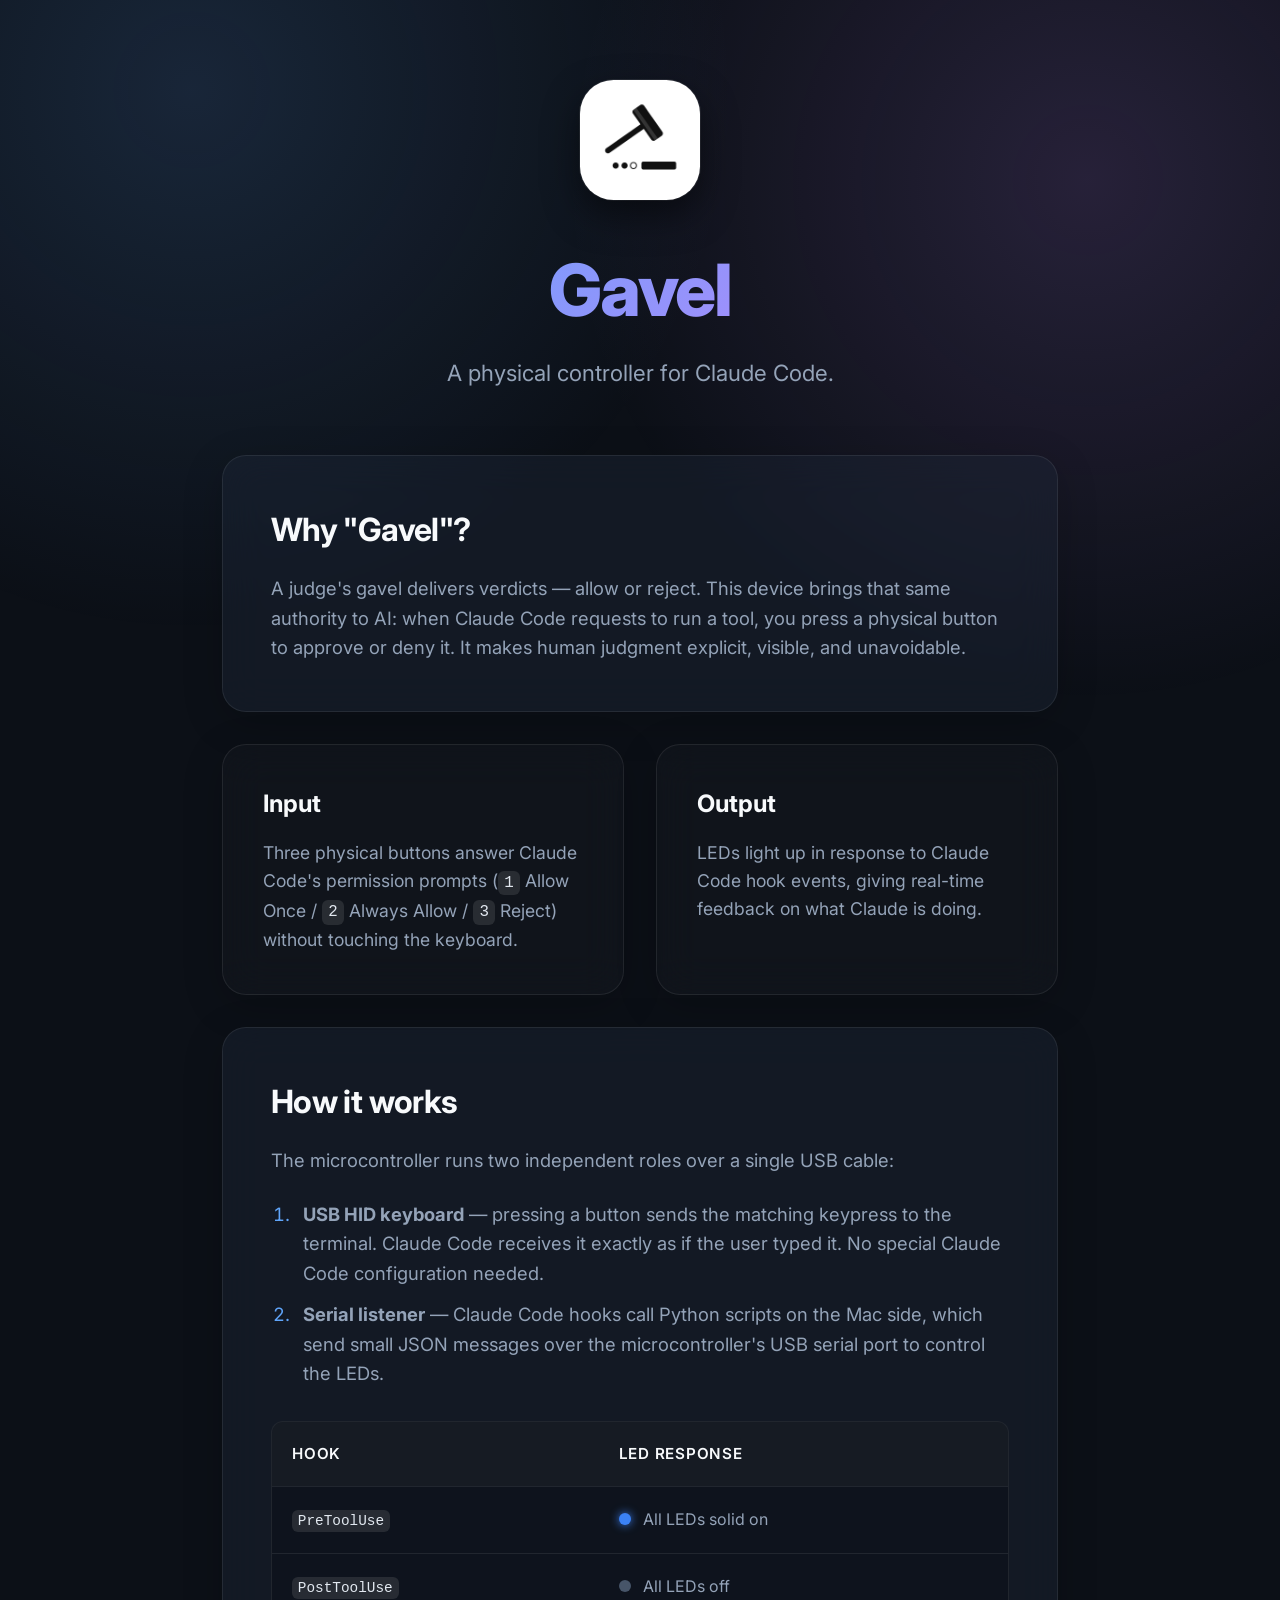
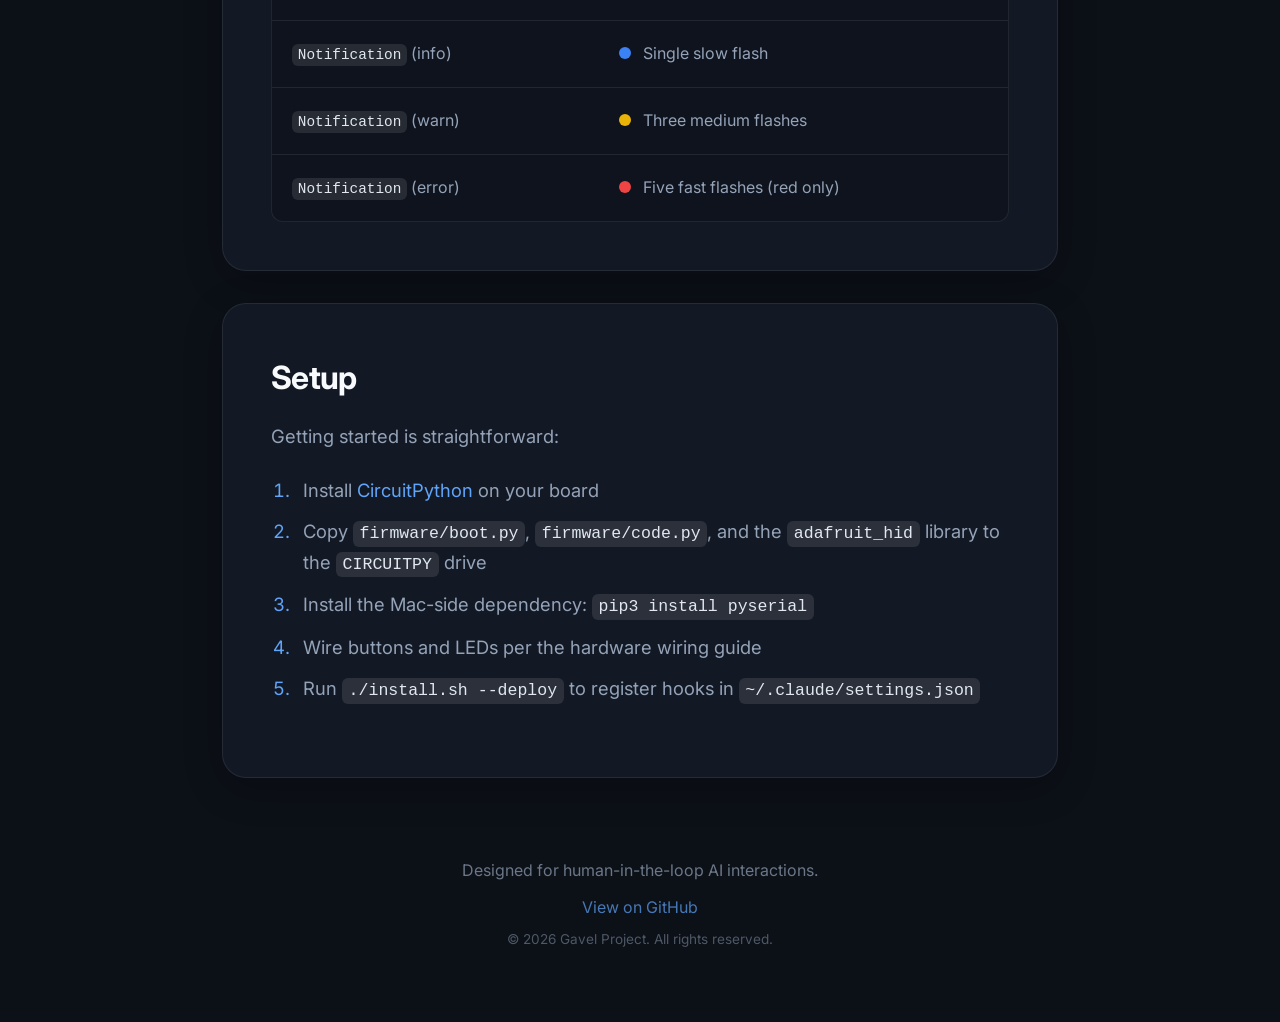
==== docs/index.html @ 5b549ade "Update Why Gavel description on landing page" ====
<!DOCTYPE html>
<html lang="en">

<head>
  <meta charset="UTF-8">
  <meta name="viewport" content="width=device-width, initial-scale=1.0">
  <meta name="description"
    content="Gavel - A physical controller for Claude Code. Rule on tool permissions with simple hardware buttons.">
  <title>Gavel | Physical Controller for Claude Code</title>
  <link rel="preconnect" href="https://fonts.googleapis.com">
  <link rel="preconnect" href="https://fonts.gstatic.com" crossorigin>
  <link href="https://fonts.googleapis.com/css2?family=Inter:wght@400;600;800&display=swap" rel="stylesheet">
  <link rel="stylesheet" href="styles.css">
</head>

<body>
  <div class="container">
    <header>
      <img src="icon-512.png" alt="Gavel Icon" class="logo">
    </header>

    <main>
      <section class="hero">
        <h1 class="title">Gavel</h1>
        <p class="subtitle">A physical controller for Claude Code.</p>
      </section>

      <section class="content-section">
        <h2>Why "Gavel"?</h2>
        <p>A judge's gavel delivers verdicts — allow or reject.
          This device brings that same authority to AI: when Claude Code requests to run a tool, you press a physical
          button to approve or deny it.
          It makes human judgment explicit, visible, and unavoidable.</p>
      </section>

      <div class="grid">
        <div class="card content-section">
          <h3>Input</h3>
          <p>Three physical buttons answer Claude Code's permission prompts (<code>1</code> Allow Once / <code>2</code>
            Always Allow / <code>3</code> Reject) without touching the keyboard.</p>
        </div>
        <div class="card content-section">
          <h3>Output</h3>
          <p>LEDs light up in response to Claude Code hook events, giving real-time feedback on what Claude is doing.
          </p>
        </div>
      </div>

      <section class="content-section">
        <h2>How it works</h2>
        <p>The microcontroller runs two independent roles over a single USB cable:</p>
        <ol>
          <li><strong>USB HID keyboard</strong> — pressing a button sends the matching keypress to the terminal. Claude
            Code receives it exactly as if the user typed it. No special Claude Code configuration needed.</li>
          <li><strong>Serial listener</strong> — Claude Code hooks call Python scripts on the Mac side, which send small
            JSON messages over the microcontroller's USB serial port to control the LEDs.</li>
        </ol>

        <div class="table-wrapper">
          <table>
            <thead>
              <tr>
                <th>Hook</th>
                <th>LED response</th>
              </tr>
            </thead>
            <tbody>
              <tr>
                <td><code>PreToolUse</code></td>
                <td><span class="indicator indicator-on"></span>All LEDs solid on</td>
              </tr>
              <tr>
                <td><code>PostToolUse</code></td>
                <td><span class="indicator indicator-off"></span>All LEDs off</td>
              </tr>
              <tr>
                <td><code>Notification</code> (info)</td>
                <td><span class="indicator indicator-flash-slow"></span>Single slow flash</td>
              </tr>
              <tr>
                <td><code>Notification</code> (warn)</td>
                <td><span class="indicator indicator-flash-med"></span>Three medium flashes</td>
              </tr>
              <tr>
                <td><code>Notification</code> (error)</td>
                <td><span class="indicator indicator-flash-fast"></span>Five fast flashes (red only)</td>
              </tr>
            </tbody>
          </table>
        </div>
      </section>

      <section class="content-section">
        <h2>Setup</h2>
        <p>Getting started is straightforward:</p>
        <ol>
          <li>Install <a href="https://circuitpython.org" target="_blank" rel="noopener noreferrer">CircuitPython</a> on
            your board</li>
          <li>Copy <code>firmware/boot.py</code>, <code>firmware/code.py</code>, and the <code>adafruit_hid</code>
            library to the <code>CIRCUITPY</code> drive</li>
          <li>Install the Mac-side dependency: <code>pip3 install pyserial</code></li>
          <li>Wire buttons and LEDs per the hardware wiring guide</li>
          <li>Run <code>./install.sh --deploy</code> to register hooks in <code>~/.claude/settings.json</code></li>
        </ol>
      </section>
    </main>

    <footer>
      <p>Designed for human-in-the-loop AI interactions.</p>
      <p style="margin-top: 0.75rem;">
        <a href="https://github.com/etalli/Gavel" target="_blank" rel="noopener noreferrer">View on GitHub</a>
      </p>
      <p style="margin-top: 0.5rem; font-size: 0.85rem; opacity: 0.7;">&copy; 2026 Gavel Project. All rights reserved.
      </p>
    </footer>
  </div>
</body>

</html>
---- docs/styles.css ----
:root {
  --bg-color: #0c1017;
  --text-primary: #f8fafc;
  --text-secondary: #94a3b8;
  --accent-color: #60a5fa;
  --accent-gradient: linear-gradient(135deg, #60a5fa, #c084fc);
  --card-bg: rgba(30, 41, 59, 0.4);
  --card-border: rgba(255, 255, 255, 0.08);
}

* {
  margin: 0;
  padding: 0;
  box-sizing: border-box;
}

body {
  font-family: 'Inter', -apple-system, BlinkMacSystemFont, sans-serif;
  background-color: var(--bg-color);
  color: var(--text-primary);
  line-height: 1.6;
  min-height: 100vh;
  display: flex;
  flex-direction: column;
  overflow-x: hidden;
  position: relative;
}

body::before {
  content: '';
  position: fixed;
  top: 0;
  left: 0;
  width: 100%;
  height: 100%;
  background: radial-gradient(circle at 15% 10%, rgba(96, 165, 250, 0.15), transparent 40%),
              radial-gradient(circle at 85% 20%, rgba(192, 132, 252, 0.15), transparent 40%);
  pointer-events: none;
  z-index: -1;
}

.container {
  max-width: 900px;
  margin: 0 auto;
  padding: 2rem;
  flex: 1;
}

/* Animations */
@keyframes fadeInSlideUp {
  from { opacity: 0; transform: translateY(30px); }
  to { opacity: 1; transform: translateY(0); }
}

@keyframes float {
  0% { transform: translateY(0px) rotate(0deg); }
  50% { transform: translateY(-15px) rotate(2deg); }
  100% { transform: translateY(0px) rotate(0deg); }
}

header {
  display: flex;
  justify-content: center;
  align-items: center;
  padding: 3rem 0 2rem;
  animation: fadeInSlideUp 0.8s cubic-bezier(0.16, 1, 0.3, 1);
}

.logo {
  width: 120px;
  height: 120px;
  border-radius: 28%;
  animation: float 6s ease-in-out infinite;
  box-shadow: 0 15px 35px rgba(0, 0, 0, 0.5), 
              0 0 0 1px rgba(255,255,255,0.1);
  background-color: #fff;
}

.hero {
  text-align: center;
  margin-bottom: 4rem;
  animation: fadeInSlideUp 0.8s cubic-bezier(0.16, 1, 0.3, 1) 0.15s backwards;
}

.title {
  font-size: 4.5rem;
  font-weight: 800;
  letter-spacing: -0.03em;
  margin-bottom: 0.5rem;
  background: var(--accent-gradient);
  -webkit-background-clip: text;
  -webkit-text-fill-color: transparent;
  background-clip: text;
}

.subtitle {
  font-size: 1.4rem;
  color: var(--text-secondary);
  font-weight: 400;
  max-width: 600px;
  margin: 0 auto;
}

.content-section {
  background: var(--card-bg);
  backdrop-filter: blur(20px);
  -webkit-backdrop-filter: blur(20px);
  border: 1px solid var(--card-border);
  border-radius: 24px;
  padding: 3rem;
  margin-bottom: 2rem;
  box-shadow: 0 10px 40px rgba(0, 0, 0, 0.2);
  animation: fadeInSlideUp 0.8s cubic-bezier(0.16, 1, 0.3, 1) 0.3s backwards;
  transition: transform 0.4s cubic-bezier(0.16, 1, 0.3, 1), box-shadow 0.4s ease;
}

.content-section:hover {
  transform: translateY(-4px);
  box-shadow: 0 20px 50px rgba(0, 0, 0, 0.3);
}

.content-section h2 {
  font-size: 2rem;
  letter-spacing: -0.02em;
  margin-bottom: 1.2rem;
  color: var(--text-primary);
  display: flex;
  align-items: center;
}

.content-section p {
  font-size: 1.15rem;
  color: var(--text-secondary);
  margin-bottom: 1.5rem;
}

.content-section p:last-child {
  margin-bottom: 0;
}

.grid {
  display: grid;
  grid-template-columns: repeat(auto-fit, minmax(300px, 1fr));
  gap: 2rem;
  margin-bottom: 2rem;
  animation: fadeInSlideUp 0.8s cubic-bezier(0.16, 1, 0.3, 1) 0.45s backwards;
}

.card {
  margin-bottom: 0; /* Override generic margin */
  background: rgba(255, 255, 255, 0.02);
  padding: 2.5rem;
  display: flex;
  flex-direction: column;
}

.card h3 {
  font-size: 1.5rem;
  margin-bottom: 1rem;
  color: var(--text-primary);
}

.card p {
  font-size: 1.1rem;
}

.table-wrapper {
  overflow-x: auto;
  margin-top: 2rem;
  border-radius: 12px;
  border: 1px solid var(--card-border);
  background: rgba(0, 0, 0, 0.2);
}

table {
  width: 100%;
  border-collapse: collapse;
}

th, td {
  padding: 1.25rem;
  text-align: left;
  border-bottom: 1px solid var(--card-border);
}

tr:last-child td {
  border-bottom: none;
}

th {
  font-weight: 600;
  color: var(--text-primary);
  background: rgba(255, 255, 255, 0.03);
  font-size: 0.95rem;
  letter-spacing: 0.05em;
  text-transform: uppercase;
}

td {
  color: var(--text-secondary);
}

.indicator {
  display: inline-block;
  width: 12px;
  height: 12px;
  border-radius: 50%;
  margin-right: 12px;
}

.indicator-on { background-color: #3b82f6; box-shadow: 0 0 10px #3b82f6; }
.indicator-off { background-color: #475569; }
.indicator-flash-slow { background-color: #3b82f6; animation: blink 2s infinite; }
.indicator-flash-med { background-color: #eab308; animation: blink 1s infinite; }
.indicator-flash-fast { background-color: #ef4444; animation: blink 0.3s infinite; }

@keyframes blink {
  0%, 100% { opacity: 1; }
  50% { opacity: 0.3; }
}

code {
  background: rgba(255, 255, 255, 0.1);
  padding: 0.2em 0.4em;
  border-radius: 6px;
  font-family: ui-monospace, SFMono-Regular, Menlo, Monaco, Consolas, monospace;
  color: #e2e8f0;
  font-size: 0.9em;
}

ul, ol {
  margin-left: 1.5rem;
  margin-bottom: 1.5rem;
  color: var(--text-secondary);
  font-size: 1.15rem;
}

li {
  margin-bottom: 0.75rem;
  padding-left: 0.5rem;
}

li::marker {
  color: var(--accent-color);
}

a {
  color: var(--accent-color);
  text-decoration: none;
  border-bottom: 1px solid transparent;
  transition: border-color 0.2s;
}

a:hover {
  border-bottom-color: var(--accent-color);
}

footer {
  text-align: center;
  padding: 3rem 0;
  color: var(--text-secondary);
  font-size: 1rem;
  margin-top: auto;
  opacity: 0.7;
}

@media (max-width: 768px) {
  .title { font-size: 3rem; }
  .grid { grid-template-columns: 1fr; }
  .content-section { padding: 2rem; }
}
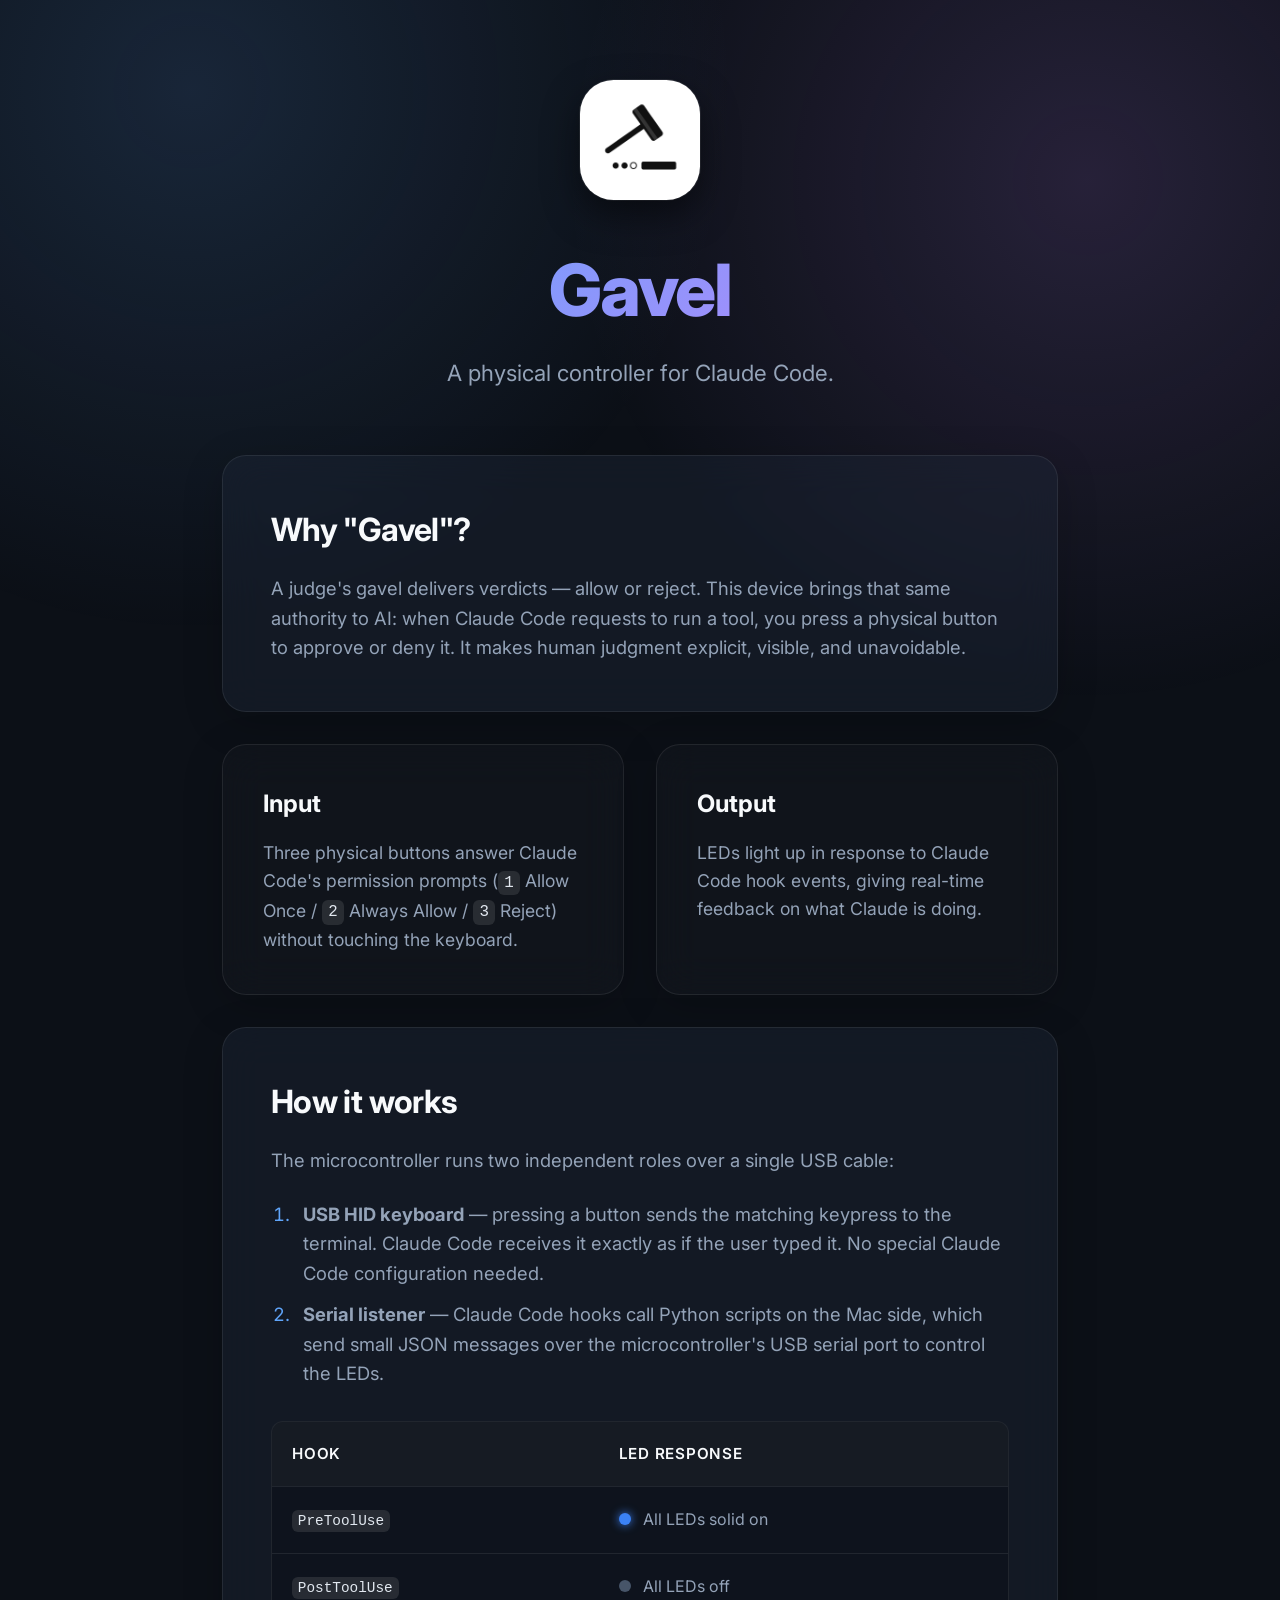
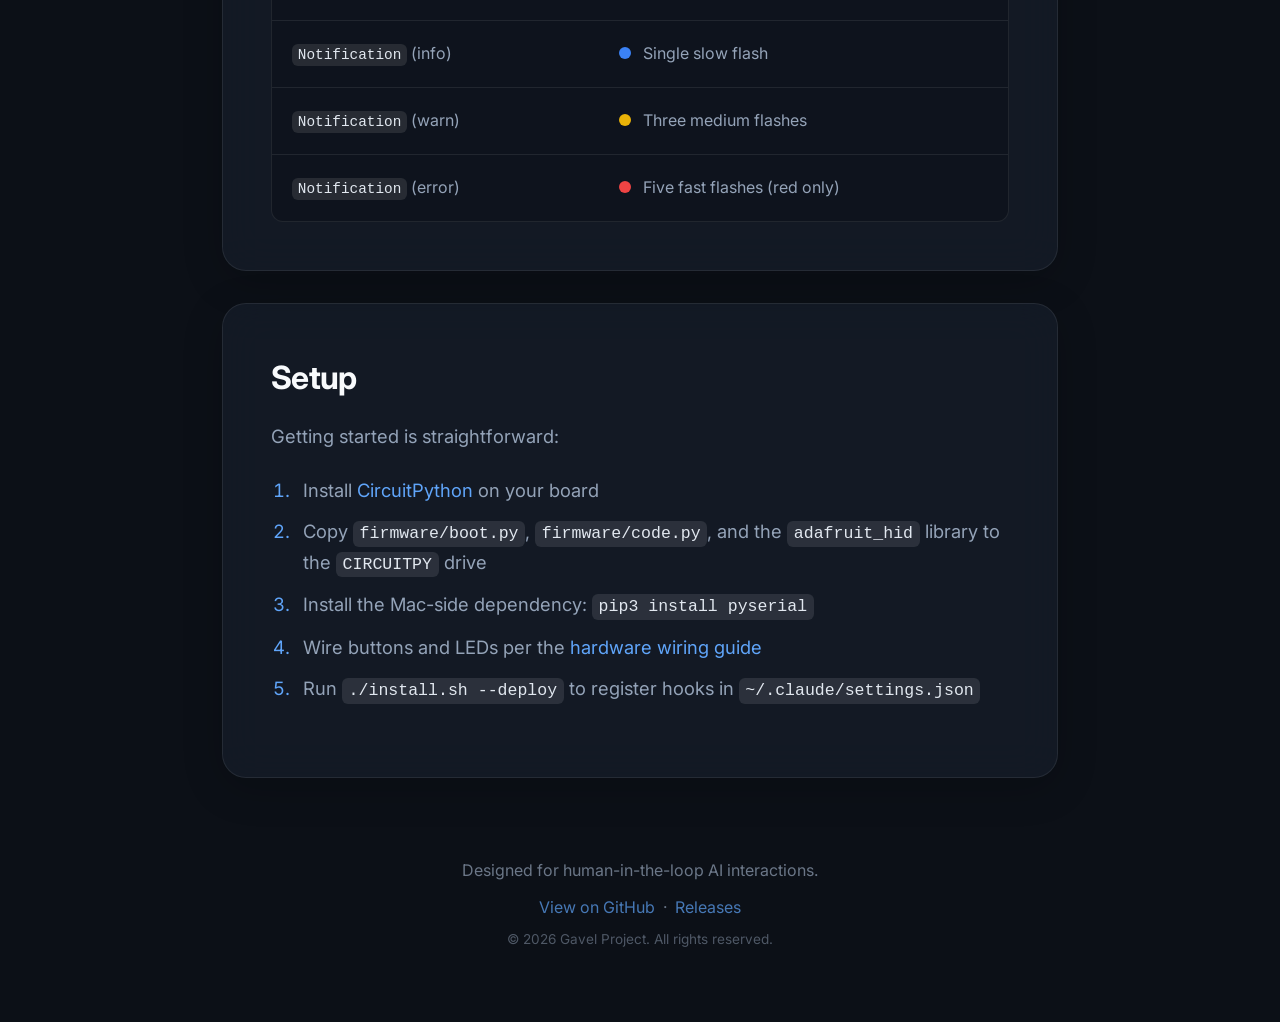
==== commit 58c47ff8: "docs: add wiring guide link and releases link to landing page" ====
--- a/docs/index.html
+++ b/docs/index.html
@@ -99,7 +99,7 @@
           <li>Copy <code>firmware/boot.py</code>, <code>firmware/code.py</code>, and the <code>adafruit_hid</code>
             library to the <code>CIRCUITPY</code> drive</li>
           <li>Install the Mac-side dependency: <code>pip3 install pyserial</code></li>
-          <li>Wire buttons and LEDs per the hardware wiring guide</li>
+          <li>Wire buttons and LEDs per the <a href="https://github.com/etalli/Gavel/blob/main/hardware/wiring.md" target="_blank" rel="noopener noreferrer">hardware wiring guide</a></li>
           <li>Run <code>./install.sh --deploy</code> to register hooks in <code>~/.claude/settings.json</code></li>
         </ol>
       </section>
@@ -109,6 +109,8 @@
       <p>Designed for human-in-the-loop AI interactions.</p>
       <p style="margin-top: 0.75rem;">
         <a href="https://github.com/etalli/Gavel" target="_blank" rel="noopener noreferrer">View on GitHub</a>
+        &nbsp;·&nbsp;
+        <a href="https://github.com/etalli/Gavel/releases" target="_blank" rel="noopener noreferrer">Releases</a>
       </p>
       <p style="margin-top: 0.5rem; font-size: 0.85rem; opacity: 0.7;">&copy; 2026 Gavel Project. All rights reserved.
       </p>
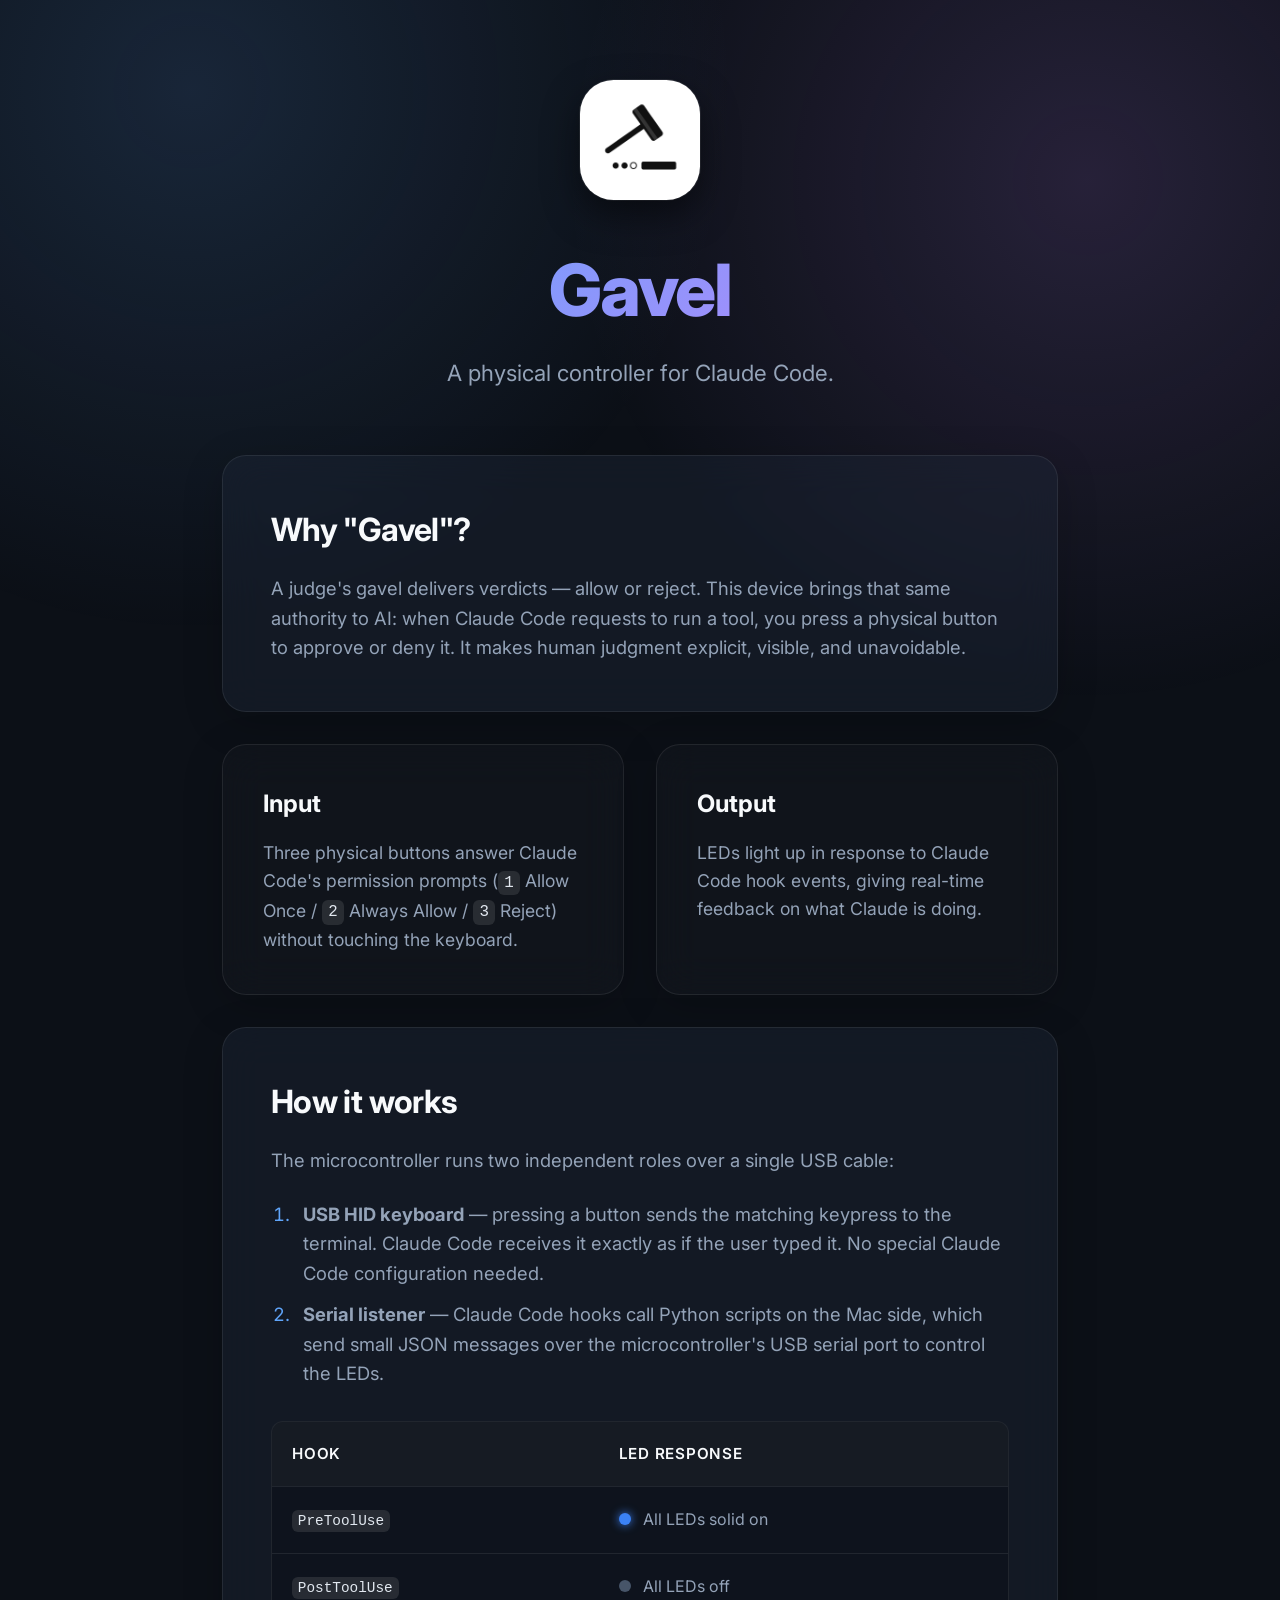
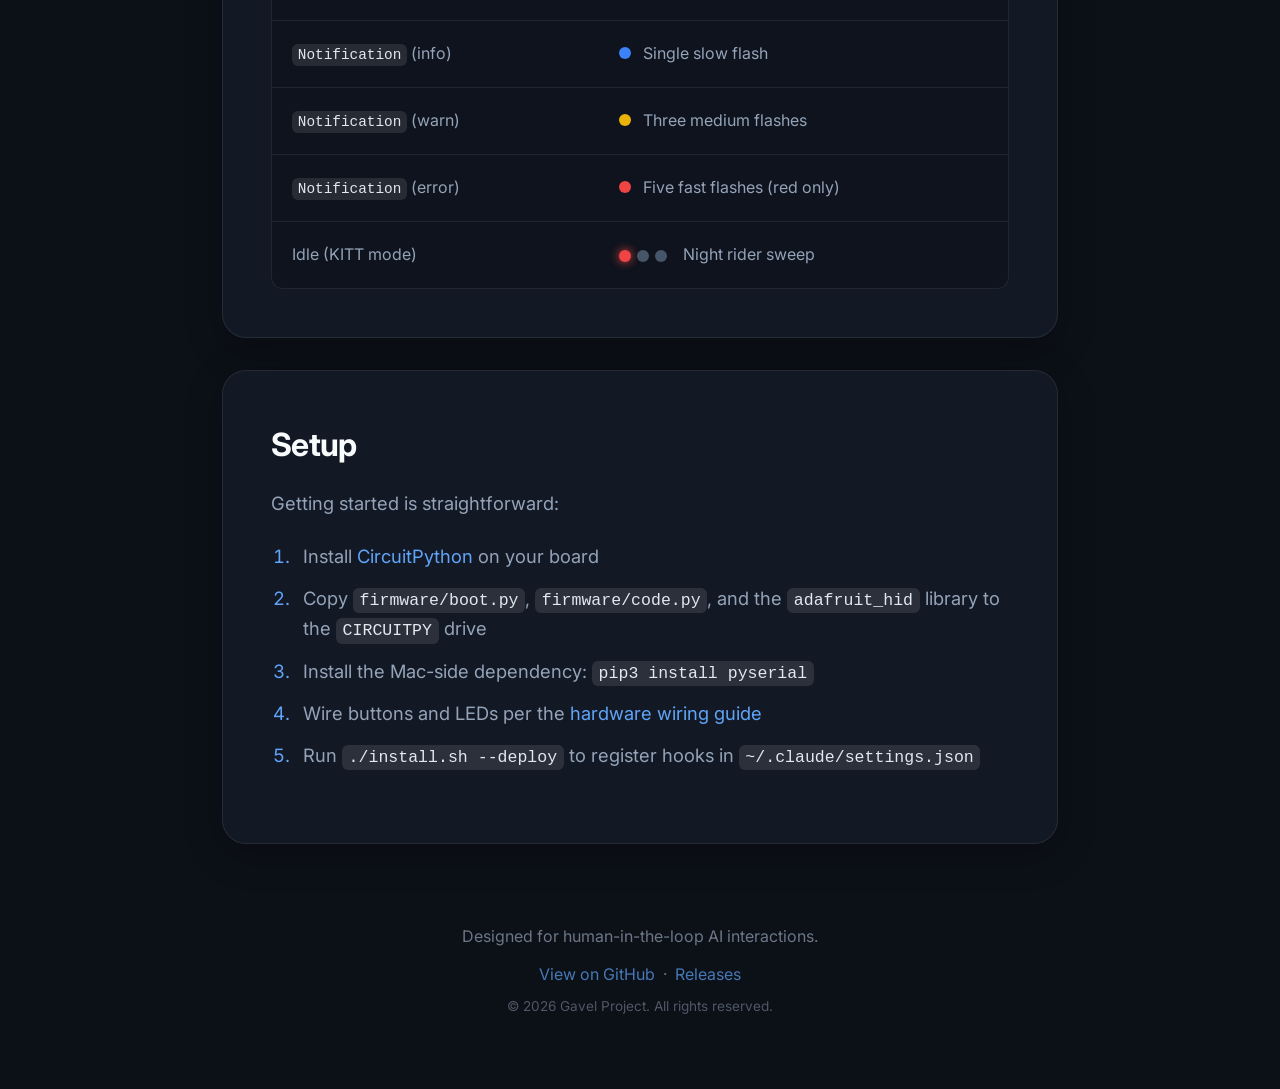
==== commit 255ad338: "Add KITT animation demo to landing page table" ====
--- a/docs/index.html
+++ b/docs/index.html
@@ -16,7 +16,7 @@
 <body>
   <div class="container">
     <header>
-      <img src="icon-512.png" alt="Gavel Icon" class="logo">
+      <img src="images/icon-512.png" alt="Gavel Icon" class="logo">
     </header>
 
     <main>
@@ -85,6 +85,17 @@
                 <td><code>Notification</code> (error)</td>
                 <td><span class="indicator indicator-flash-fast"></span>Five fast flashes (red only)</td>
               </tr>
+              <tr>
+                <td>Idle (KITT mode)</td>
+                <td>
+                  <span class="kitt-leds">
+                    <span class="kitt-dot" id="k0"></span>
+                    <span class="kitt-dot" id="k1"></span>
+                    <span class="kitt-dot" id="k2"></span>
+                  </span>
+                  Night rider sweep
+                </td>
+              </tr>
             </tbody>
           </table>
         </div>
@@ -116,6 +127,19 @@
       </p>
     </footer>
   </div>
+  <script>
+    const dots = [document.getElementById('k0'), document.getElementById('k1'), document.getElementById('k2')];
+    const seq = [0, 1, 2, 1];
+    let step = 0, prev = -1;
+    setInterval(() => {
+      dots.forEach(d => { d.className = 'kitt-dot'; });
+      const curr = seq[step];
+      if (prev >= 0 && prev !== curr) dots[prev].classList.add('kitt-dim');
+      dots[curr].classList.add('kitt-bright');
+      prev = curr;
+      step = (step + 1) % seq.length;
+    }, 1000);
+  </script>
 </body>
 
 </html>
--- a/docs/styles.css
+++ b/docs/styles.css
@@ -219,6 +219,33 @@
   50% { opacity: 0.3; }
 }
 
+/* KITT sweep */
+.kitt-leds {
+  display: inline-flex;
+  gap: 6px;
+  margin-right: 12px;
+  vertical-align: middle;
+}
+
+.kitt-dot {
+  display: inline-block;
+  width: 12px;
+  height: 12px;
+  border-radius: 50%;
+  background-color: #475569;
+  transition: background-color 0.1s, box-shadow 0.1s;
+}
+
+.kitt-dot.kitt-bright {
+  background-color: #ef4444;
+  box-shadow: 0 0 10px #ef4444;
+}
+
+.kitt-dot.kitt-dim {
+  background-color: #7f1d1d;
+  box-shadow: none;
+}
+
 code {
   background: rgba(255, 255, 255, 0.1);
   padding: 0.2em 0.4em;
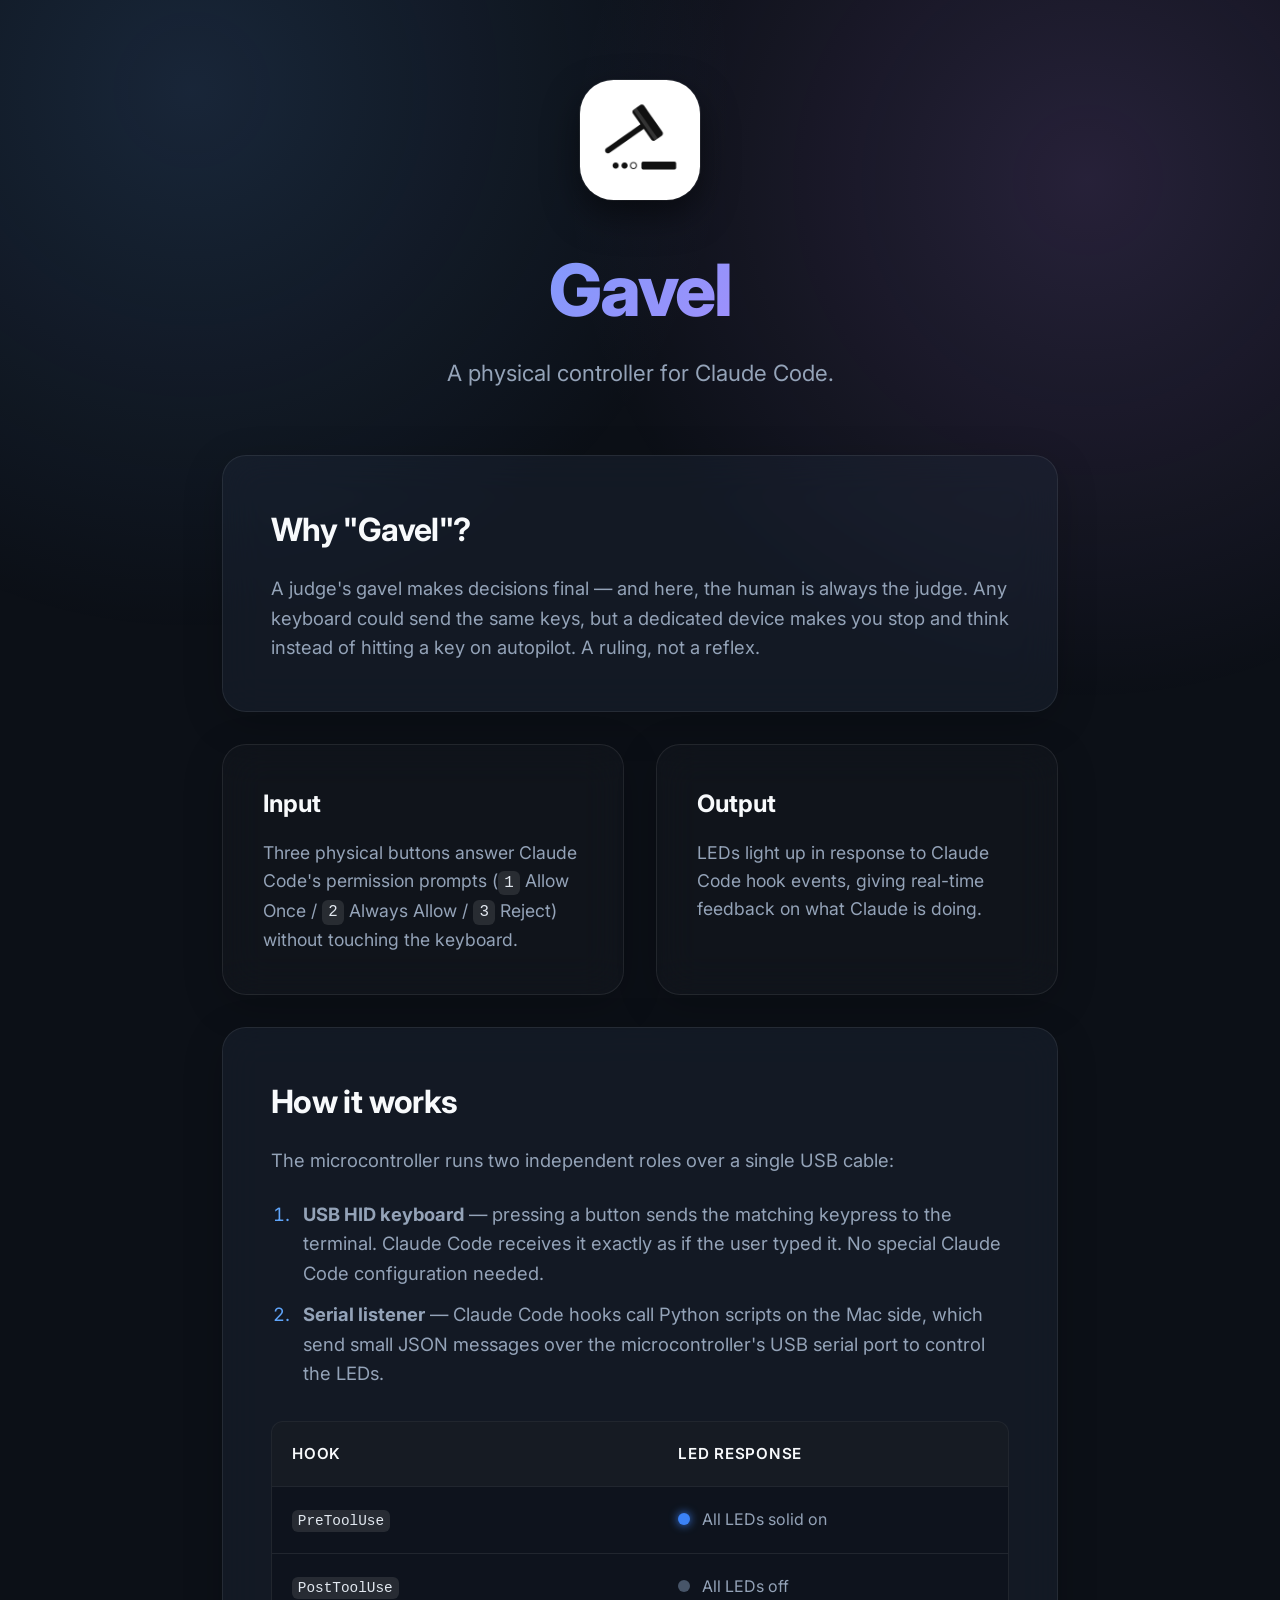
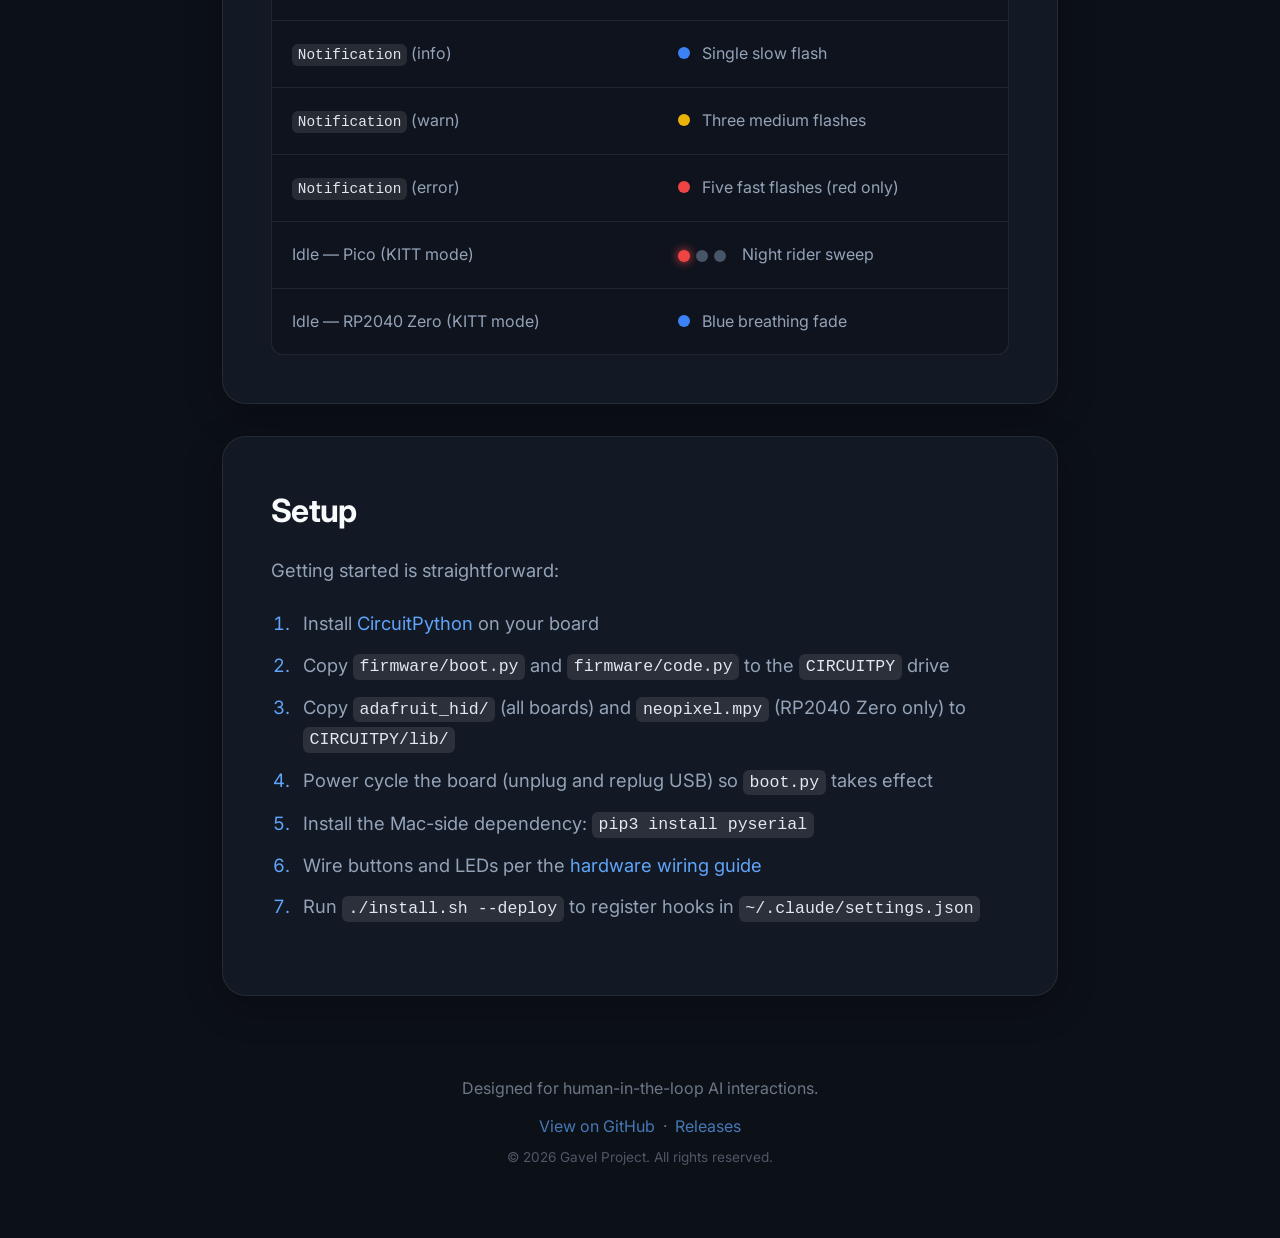
==== commit 63bd5f25: "Initial commit" ====
--- a/docs/index.html
+++ b/docs/index.html
@@ -27,10 +27,9 @@
 
       <section class="content-section">
         <h2>Why "Gavel"?</h2>
-        <p>A judge's gavel delivers verdicts — allow or reject.
-          This device brings that same authority to AI: when Claude Code requests to run a tool, you press a physical
-          button to approve or deny it.
-          It makes human judgment explicit, visible, and unavoidable.</p>
+        <p>A judge's gavel makes decisions final — and here, the human is always the judge.
+          Any keyboard could send the same keys, but a dedicated device makes you stop and think
+          instead of hitting a key on autopilot. A ruling, not a reflex.</p>
       </section>
 
       <div class="grid">
@@ -86,7 +85,7 @@
                 <td><span class="indicator indicator-flash-fast"></span>Five fast flashes (red only)</td>
               </tr>
               <tr>
-                <td>Idle (KITT mode)</td>
+                <td>Idle — Pico (KITT mode)</td>
                 <td>
                   <span class="kitt-leds">
                     <span class="kitt-dot" id="k0"></span>
@@ -95,6 +94,10 @@
                   </span>
                   Night rider sweep
                 </td>
+              </tr>
+              <tr>
+                <td>Idle — RP2040 Zero (KITT mode)</td>
+                <td><span class="indicator indicator-breath"></span>Blue breathing fade</td>
               </tr>
             </tbody>
           </table>
@@ -107,8 +110,9 @@
         <ol>
           <li>Install <a href="https://circuitpython.org" target="_blank" rel="noopener noreferrer">CircuitPython</a> on
             your board</li>
-          <li>Copy <code>firmware/boot.py</code>, <code>firmware/code.py</code>, and the <code>adafruit_hid</code>
-            library to the <code>CIRCUITPY</code> drive</li>
+          <li>Copy <code>firmware/boot.py</code> and <code>firmware/code.py</code> to the <code>CIRCUITPY</code> drive</li>
+          <li>Copy <code>adafruit_hid/</code> (all boards) and <code>neopixel.mpy</code> (RP2040 Zero only) to <code>CIRCUITPY/lib/</code></li>
+          <li>Power cycle the board (unplug and replug USB) so <code>boot.py</code> takes effect</li>
           <li>Install the Mac-side dependency: <code>pip3 install pyserial</code></li>
           <li>Wire buttons and LEDs per the <a href="https://github.com/etalli/Gavel/blob/main/hardware/wiring.md" target="_blank" rel="noopener noreferrer">hardware wiring guide</a></li>
           <li>Run <code>./install.sh --deploy</code> to register hooks in <code>~/.claude/settings.json</code></li>
--- a/docs/styles.css
+++ b/docs/styles.css
@@ -213,10 +213,16 @@
 .indicator-flash-slow { background-color: #3b82f6; animation: blink 2s infinite; }
 .indicator-flash-med { background-color: #eab308; animation: blink 1s infinite; }
 .indicator-flash-fast { background-color: #ef4444; animation: blink 0.3s infinite; }
+.indicator-breath { background-color: #3b82f6; animation: breathe 4s ease-in-out infinite; }
 
 @keyframes blink {
   0%, 100% { opacity: 1; }
   50% { opacity: 0.3; }
+}
+
+@keyframes breathe {
+  0%, 100% { opacity: 0.1; box-shadow: none; }
+  50% { opacity: 1; box-shadow: 0 0 10px #3b82f6; }
 }
 
 /* KITT sweep */
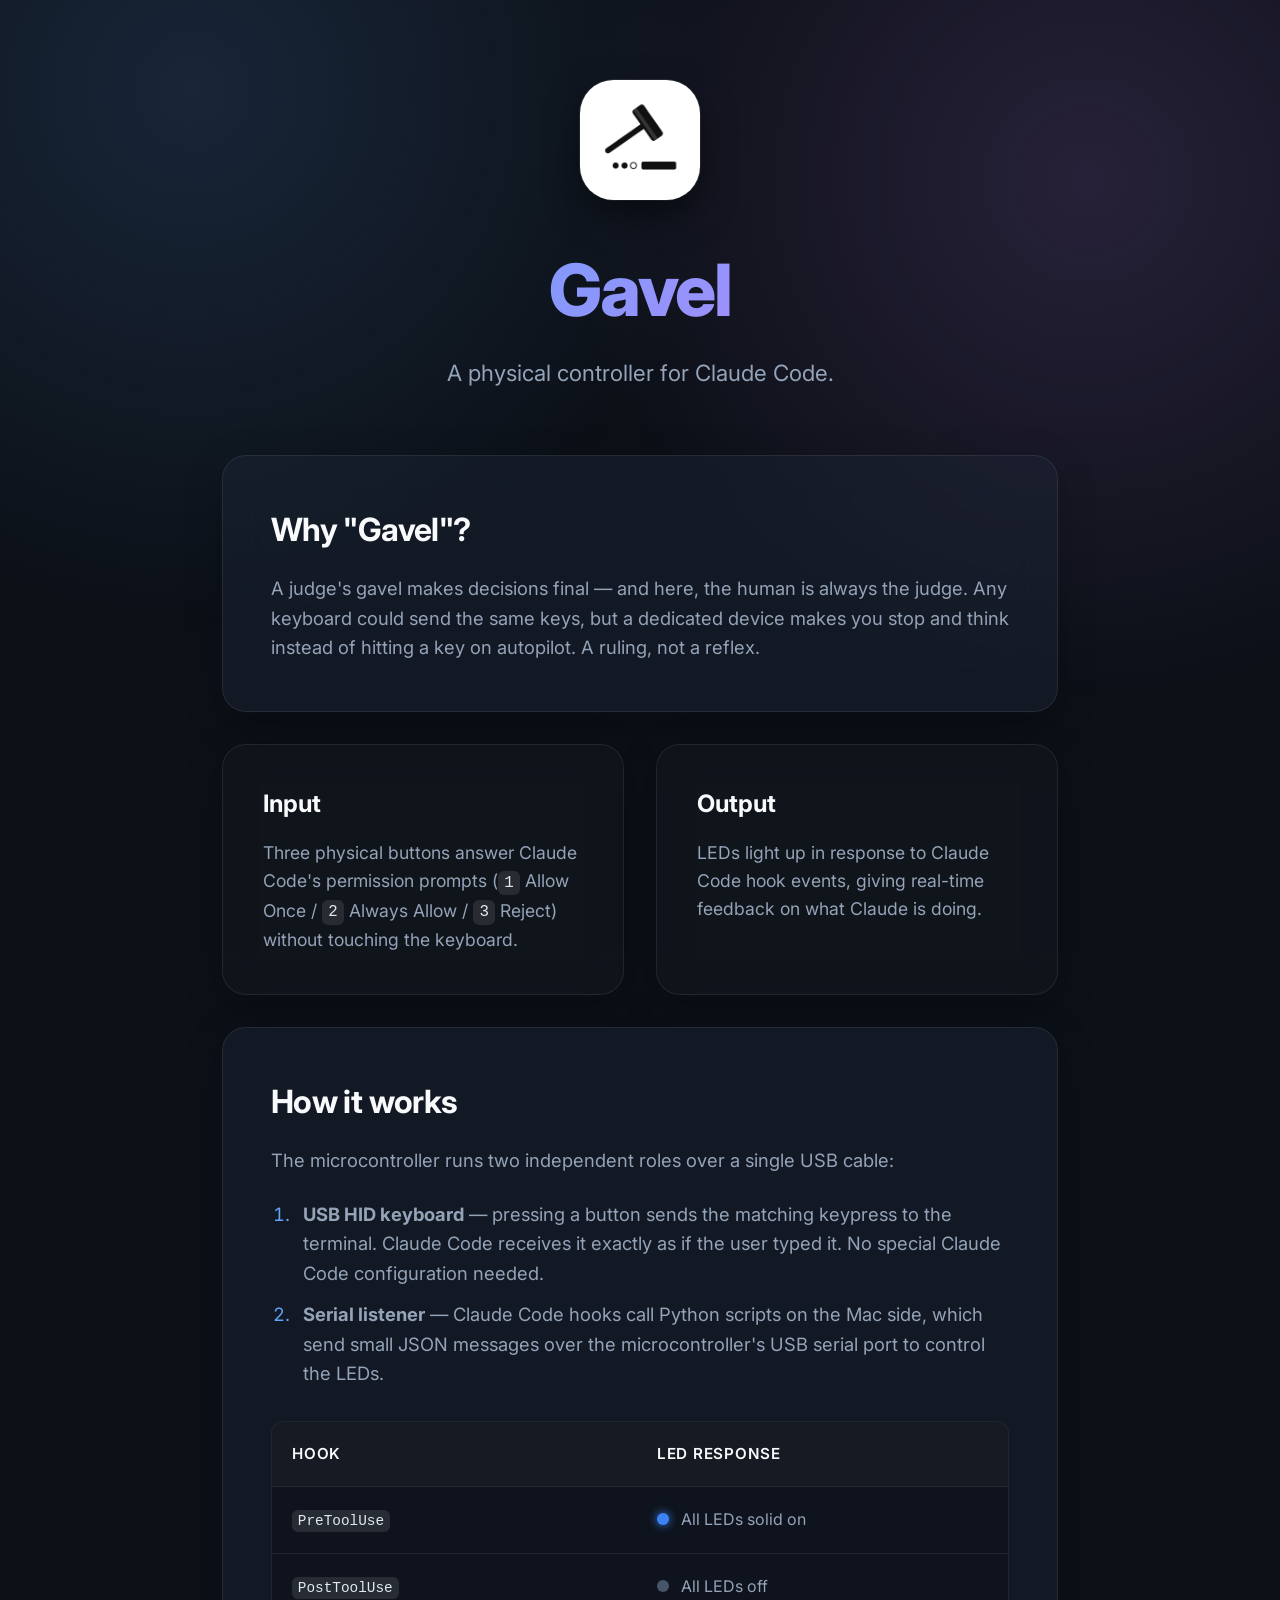
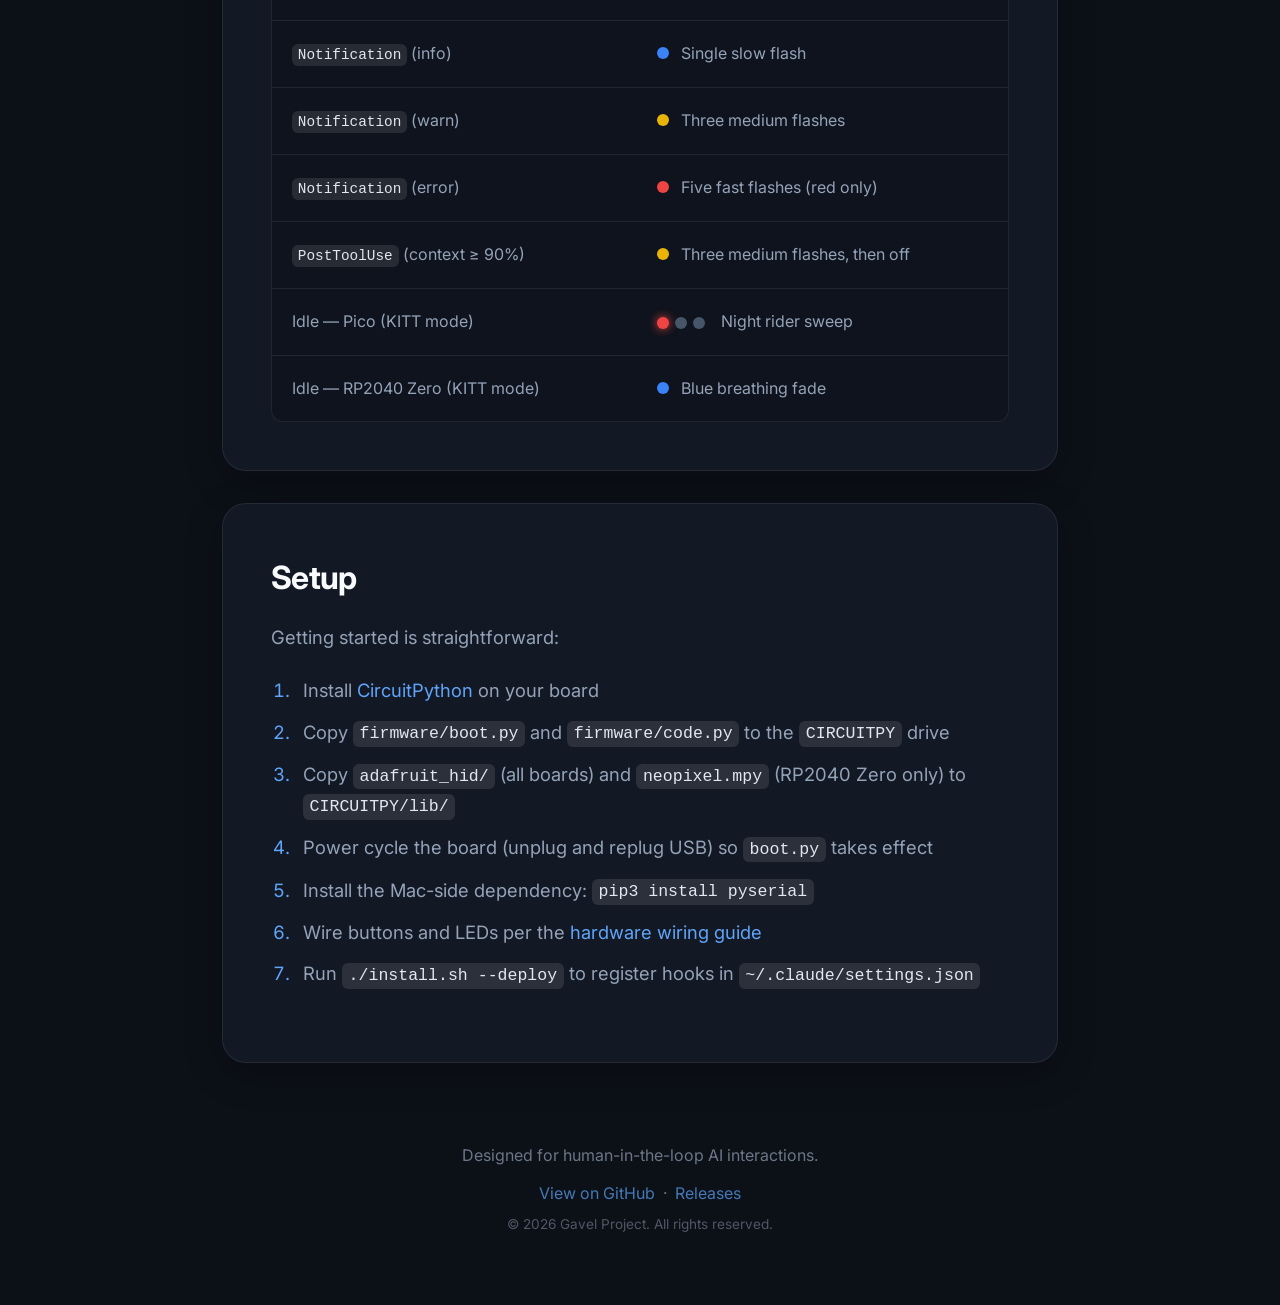
==== commit d6b21965: "docs: sync all docs to latest code" ====
--- a/docs/index.html
+++ b/docs/index.html
@@ -85,6 +85,10 @@
                 <td><span class="indicator indicator-flash-fast"></span>Five fast flashes (red only)</td>
               </tr>
               <tr>
+                <td><code>PostToolUse</code> (context ≥ 90%)</td>
+                <td><span class="indicator indicator-flash-med"></span>Three medium flashes, then off</td>
+              </tr>
+              <tr>
                 <td>Idle — Pico (KITT mode)</td>
                 <td>
                   <span class="kitt-leds">
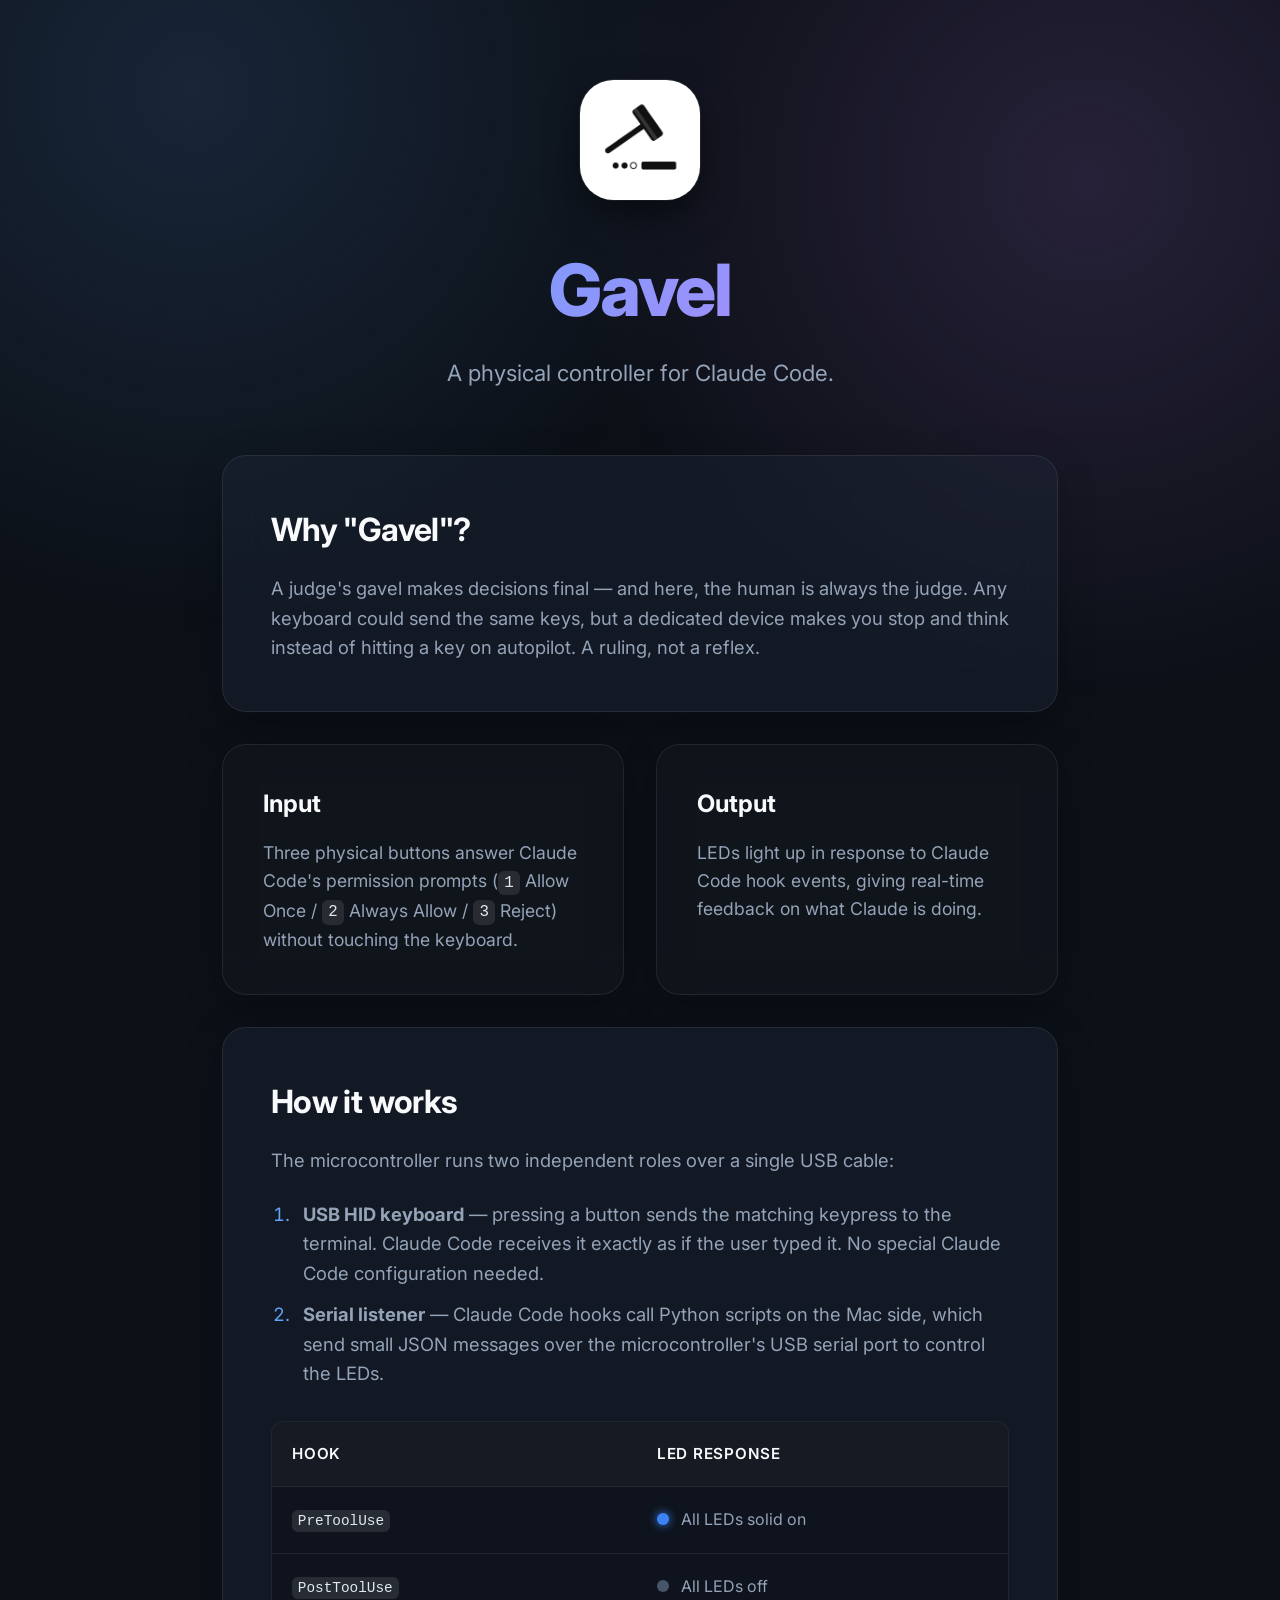
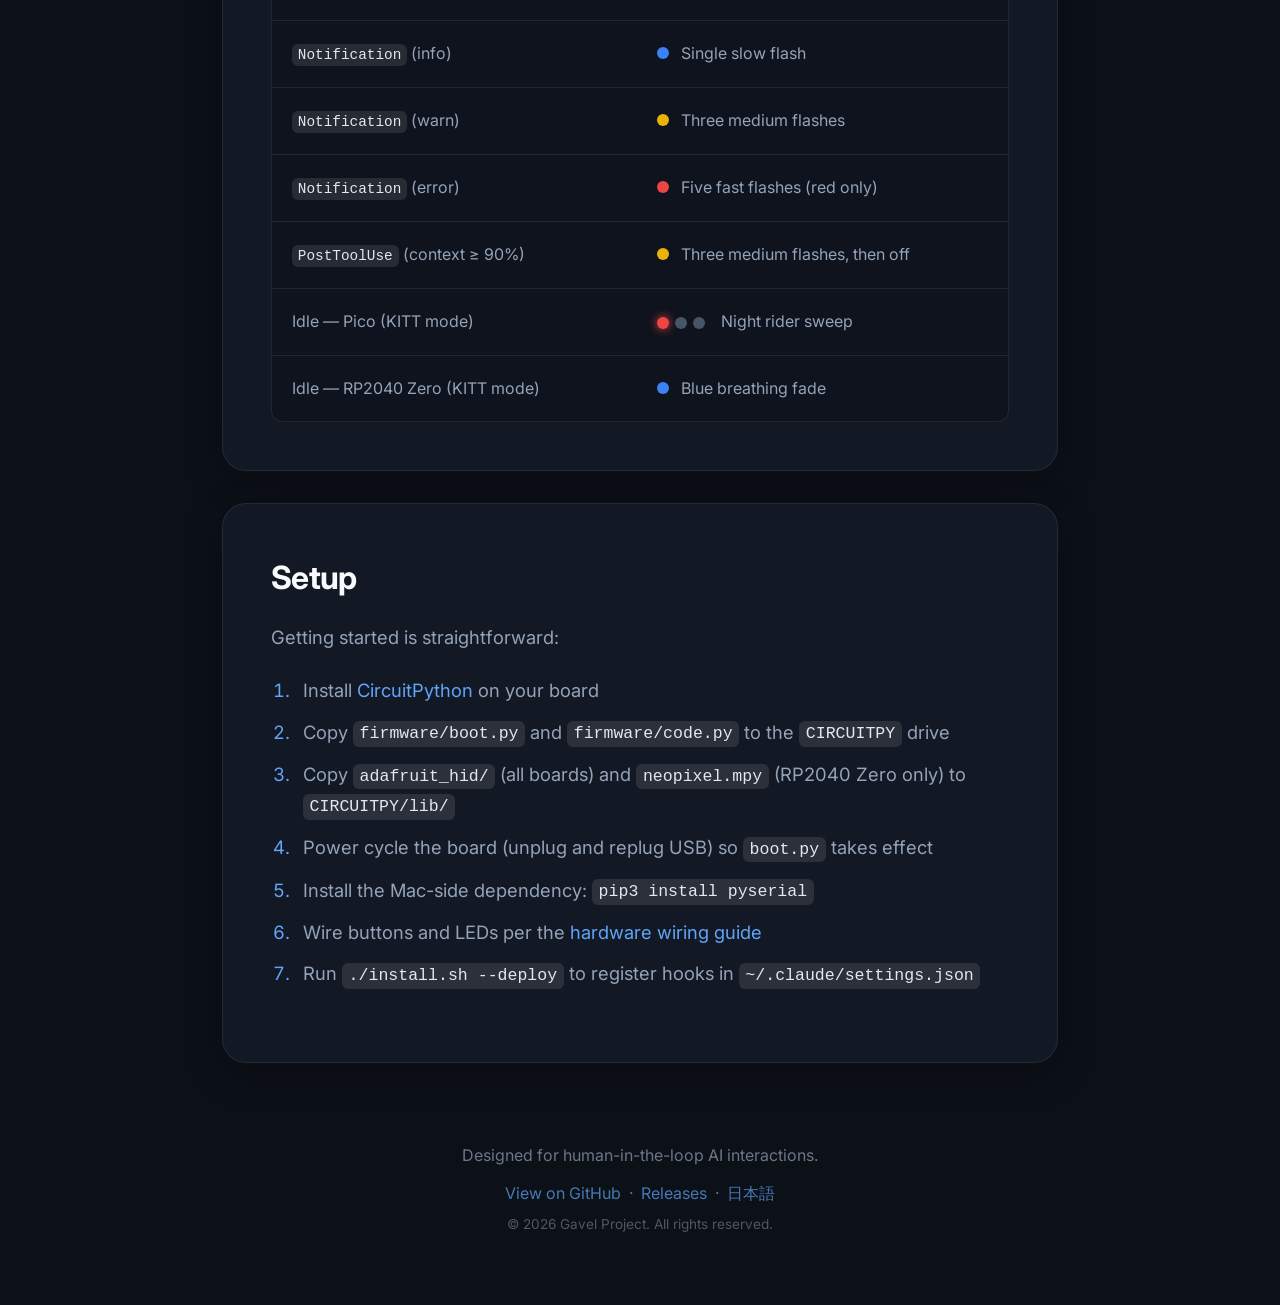
==== commit 246945e1: "docs: add Japanese landing page with language switcher" ====
--- a/docs/index.html
+++ b/docs/index.html
@@ -130,6 +130,8 @@
         <a href="https://github.com/etalli/Gavel" target="_blank" rel="noopener noreferrer">View on GitHub</a>
         &nbsp;·&nbsp;
         <a href="https://github.com/etalli/Gavel/releases" target="_blank" rel="noopener noreferrer">Releases</a>
+        &nbsp;·&nbsp;
+        <a href="index.ja.html">日本語</a>
       </p>
       <p style="margin-top: 0.5rem; font-size: 0.85rem; opacity: 0.7;">&copy; 2026 Gavel Project. All rights reserved.
       </p>
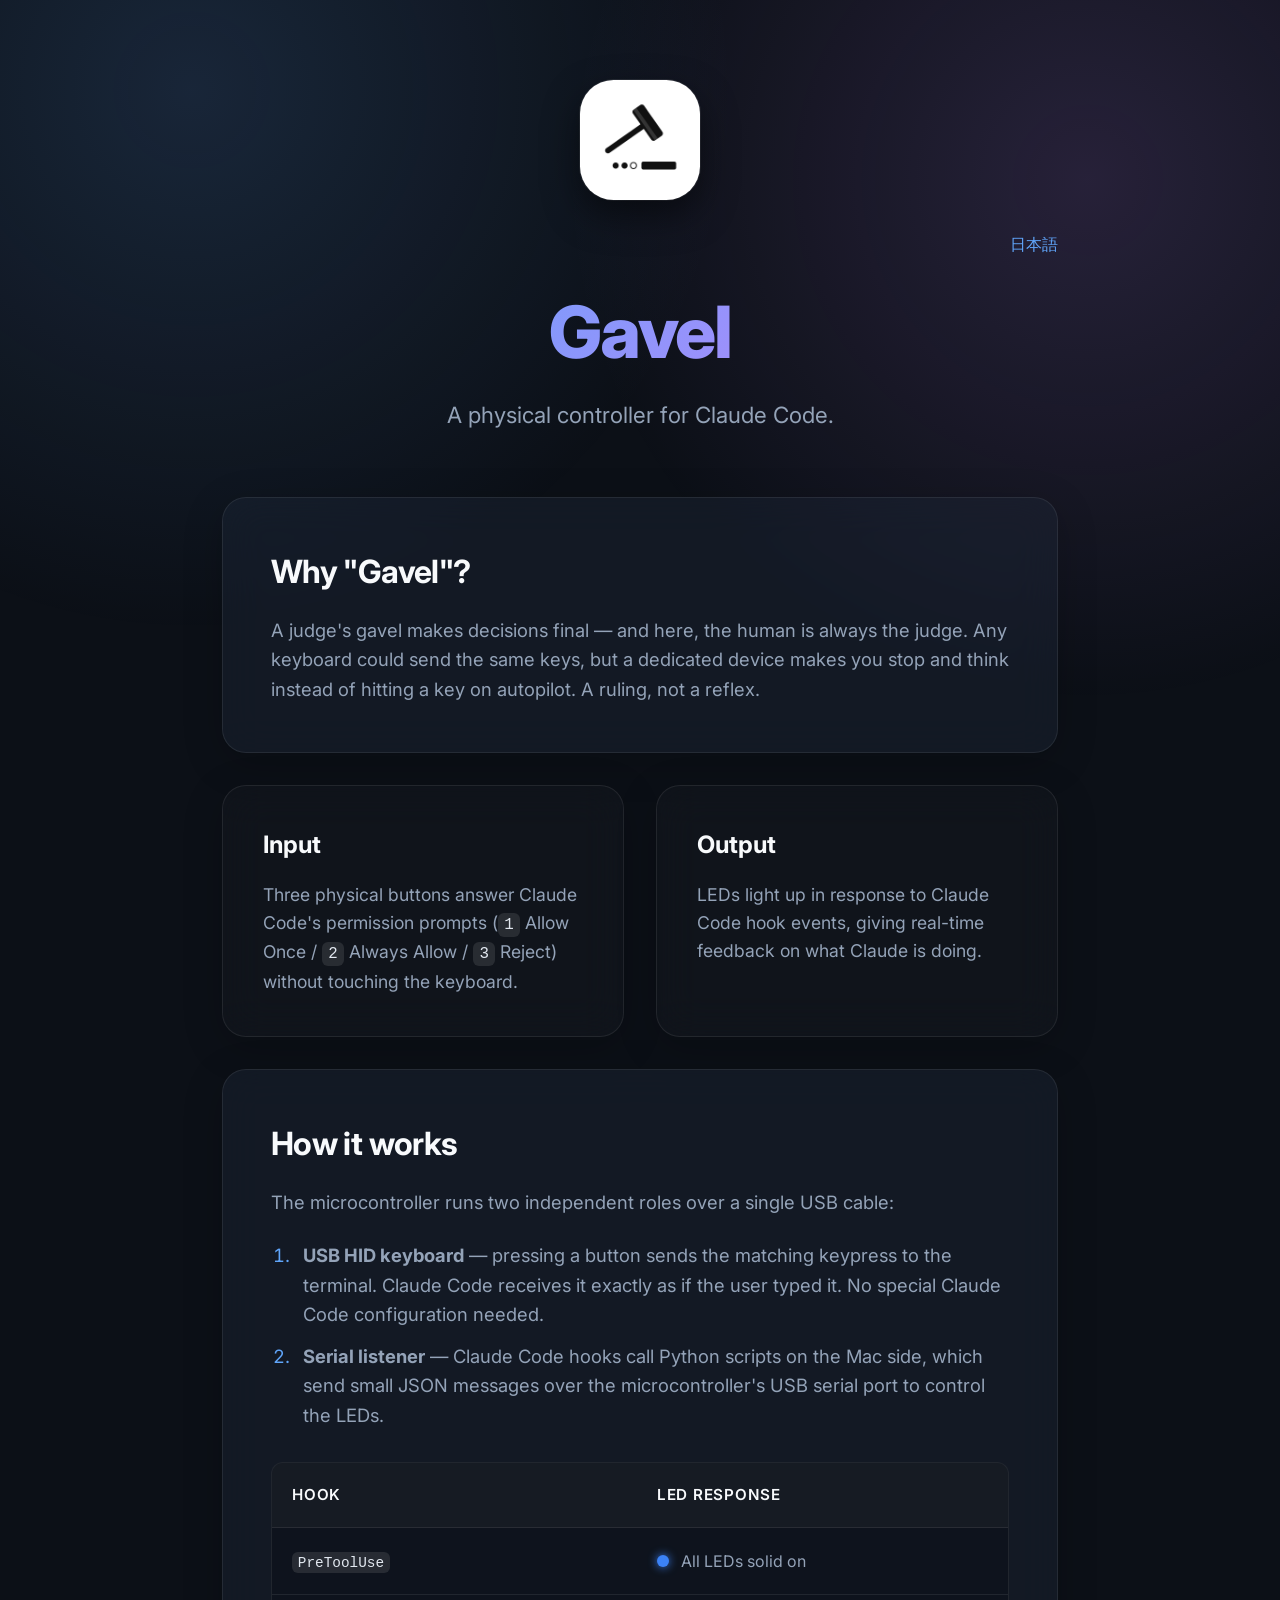
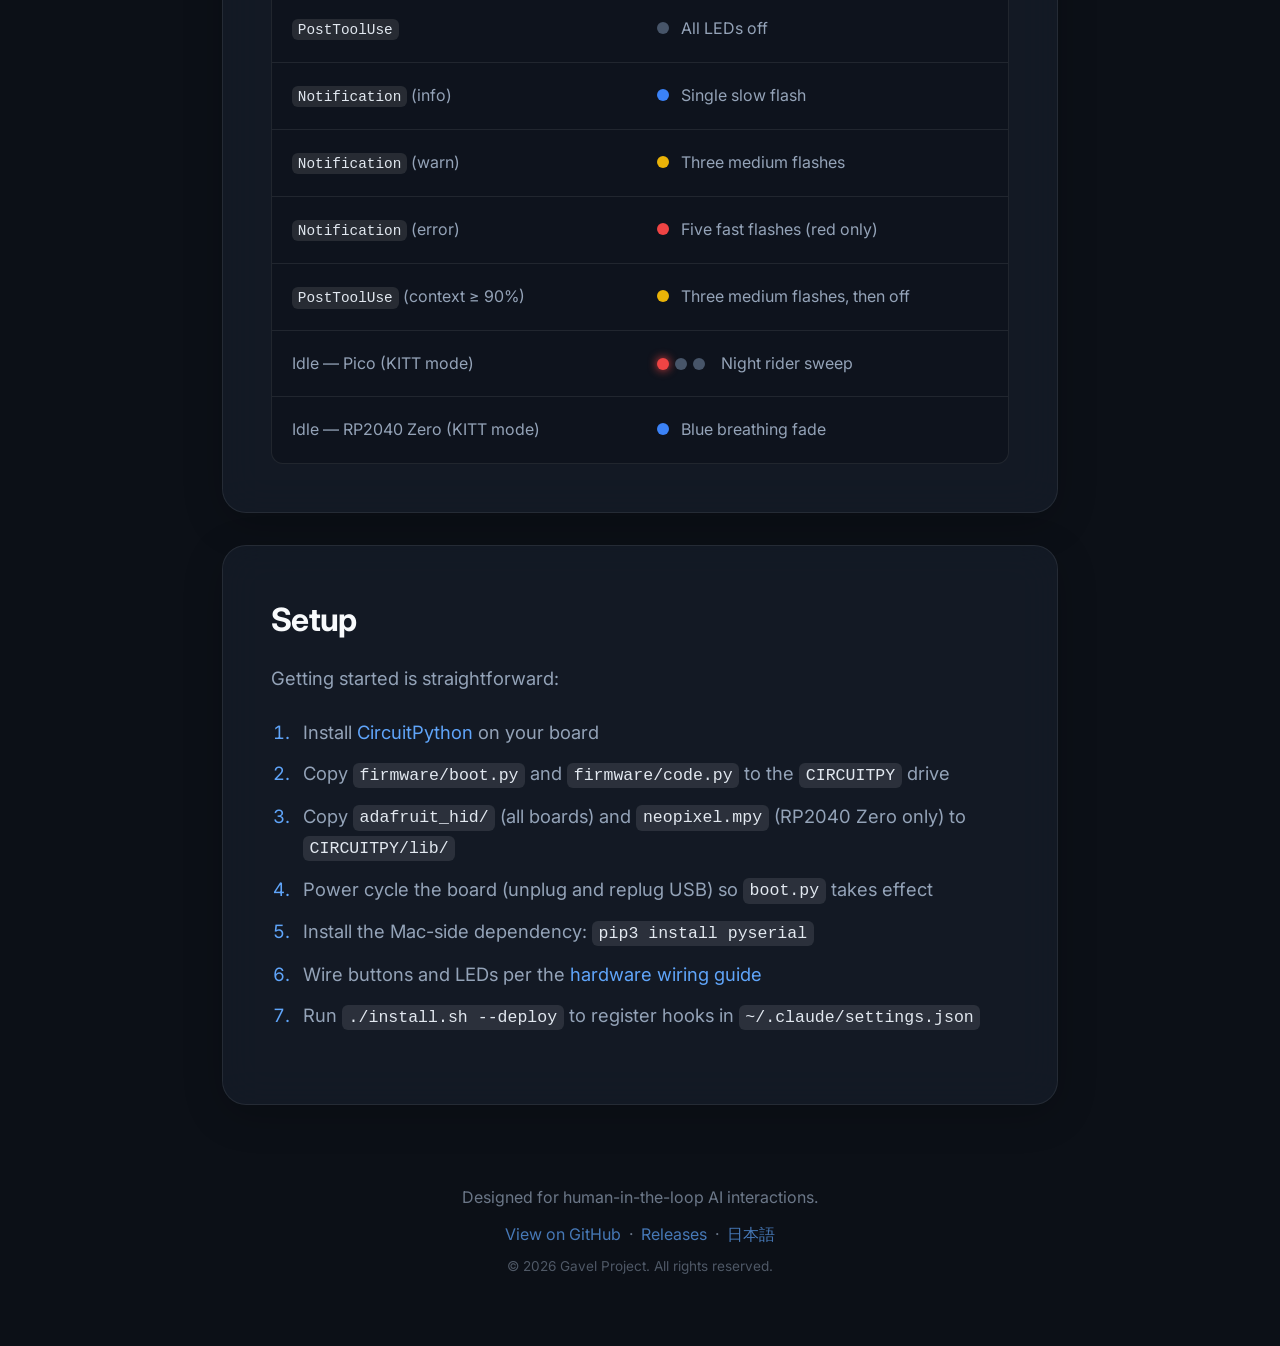
==== commit 50791085: "docs: add language switcher at top of landing pages" ====
--- a/docs/index.html
+++ b/docs/index.html
@@ -18,6 +18,9 @@
     <header>
       <img src="images/icon-512.png" alt="Gavel Icon" class="logo">
     </header>
+    <nav style="text-align:right; margin-bottom: 1rem;">
+      <a href="index.ja.html">日本語</a>
+    </nav>
 
     <main>
       <section class="hero">
